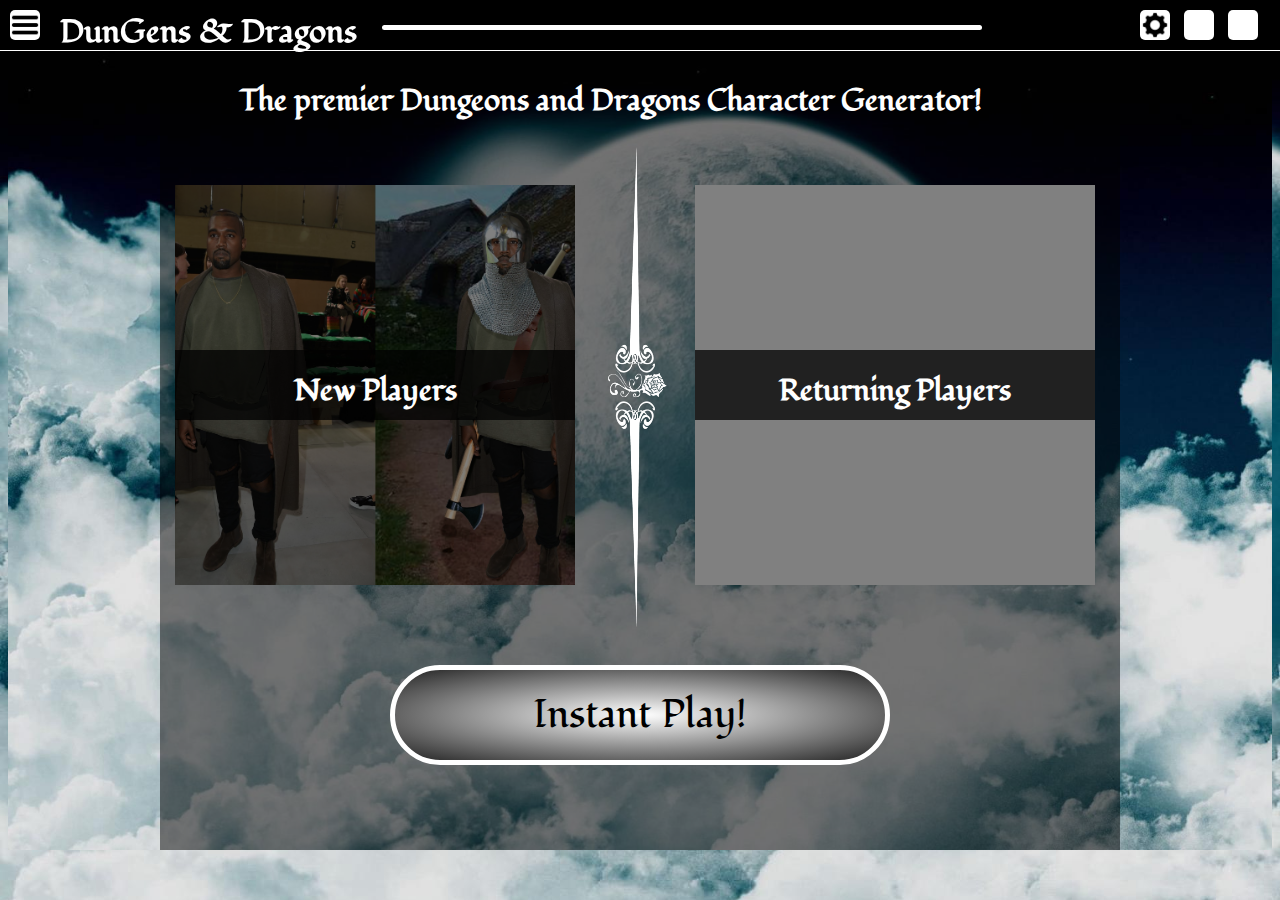
==== home/index.html @ 5148bb97 "Merge pull request #34 from Loaye/features/stretch/character-pictures" ====
<!DOCTYPE html>
<html>
  <head>
    <meta charset="utf-8">
    <title>DunGens &amp Dragons | Home</title>
    <link href="https://fonts.googleapis.com/css?family=Fondamento" rel="stylesheet">
    <link rel="stylesheet" href="../master.css">
    <link rel="stylesheet" href="style.css">
  </head>
  <body>
    <header>
      <div>
        <div class="header menu">
          <img src="../img/menu.png" alt="">
        </div>
        <h1>DunGens &amp Dragons</h1>
        <div class="header border">
        </div>
        <ul>
          <li class="header list">
            <img src="../img/gear.png" alt="">
            <form class="login">
              <input type="text" name="user" placeholder="Enter User Name" required>
              <input type="text" name="password" placeholder="Ente Password" required="password">
              <button type="submit" name="button">Log In</button>
            </form>
          </li>
          <li class="header list"></li>
          <li class="header list"></li>
        </ul>
      </div>
    </header>
    <main>
      <section class="hidden master">
        <div class="hidden dropdown">
          <a href="../home/index.html"><p>Home</p></a>
        </div>
        <div class="hidden dropdown">
          <p>About Us</p>
        </div>
        <div class="hidden dropdown">
          <p>Contact Us</p>
        </div>
        <div class="hidden dropdown">
          <a href="https://www.paypal.com/us/home"><p>Donate/ Give Money</p></a>
        </div>
      </section>
      <section class="main master">
        <h2>The premier Dungeons and Dragons Character Generator!</h2>

        <div class="main option">
          <a href="../quiz/quiz.html"><div id="noob">
            <div>
              <h3>New Players</h3>
            </div>
          </div></a>
        </div>

        <img class="divider" src="../img/border.png">

        <div class="main option">
          <a href="../form/form.html"><div id="pro">
            <div>
              <h3>Returning Players</h3>
            </div>
          </div></a>
        </div>
        <a  href="../form/form.html"><button id="instant" type="submit" name="instant">Instant Play!</button></a>
      </section>

    </main>
    <footer>

    </footer>
    <script src="../constructor-info.js"></script>
    <script src="../constructor.js"></script>
    <script src="ran-gen.js"></script>
    <script src="app.js">
    </script>
  </body>
</html>
---- master.css ----
li {
  list-style: none;
}

body {
  background: black url('img/moon.jpg');
}

header {
  background: black;
  width: 100%;
  height: 50px;
  position: fixed;
  top: 0;
  left: 0;
  border-bottom: 1px solid white;
}

a{
  text-decoration: none;
}

.menu {
  float: left;
  height: 30px;
  left: 30px;
  margin-top: 10px;
  margin-left: 10px;
  border-radius: 5px;
}

.menu>img {
  height: 30px;
  width: 30px;
  cursor: pointer;
}

header>div>h1 {
  height: 50px;
  float: left;
  margin-top: 10px;
  margin-left: 20px;
  color: white;
  font-family: 'Fondamento', cursive;
}

.header.border {
  float: left;
  margin-top: 25px;
  margin-left: 25px;
  height: 5px;
  width: 600px;
  border-radius: 5px;
}

header>div>ul {
  float: right;
  height: 50px;
  width: 150px;
  margin: 0px;
  padding: 0px;
}

header>div>ul>li {
  margin: 0px;
  padding: 0px;
  height: 30px;
  width: 30px;
  display: inline-block;
  margin-top: 10px;
  margin-left: 10px;
  border-radius: 5px;
}

header>div>ul>li>img {
  height: 30px;
  width: 30px;
}

.header {
  background: white;
}

.login {
  position: fixed;
  right: 0;
  margin-right: 20px;
  margin-top: 7px;
  height: 150px;
  width: 250px;
  background: black;
  outline: 1px solid white;
  display: none;
}

.login * {
  margin-left: 10px;
  margin-top: 20px;
}

.login input {
  width: 200px;
}

.login image {
  height: 100px;
  width: 100px;
}

.login button {
  width: 100px;
  height: 25px;
  border: 2px solid white;
  background: black;
  color: white;
  border-radius: 50px;
}

.login button:hover {
  background: white;
  color: black;
  cursor: pointer;
}


.hidden.master{
  position: fixed;
  left: 0;
  top: 0;
  margin-top: 51px;
  width: 200px;
  height: 800px;
  background: black;
  border-right: 2px solid white;
  display: none;
}

.hidden.dropdown {
  width: 200px;
  height: 50px;
  border-bottom: 1px solid black;
  cursor: pointer;
}

.hidden.dropdown p {
  height: 50px;
  margin: 0px;
  border: 0px;
  font-size: 20px;
  font-family: fantasy;
  color: white;
}

.hidden.dropdown:first-child{
  margin-top: 50px;
}

.hidden.dropdown:hover, .hidden.dropdown p:hover {
  background: white;
  color: black;
}

main {
  margin-top: 50px;
  background: url('../img/moon.jpg');
  background-size: cover;
}

.main.master {
  width: 960px;
  height: 800px;
  margin: auto;
  background: rgba(1, 1, 1, 0.5);
}
---- home/style.css ----
.main.master {
  width: 960px;
  height: 800px;
  margin: auto;
  background: rgba(1, 1, 1, 0.5);
}

.main>h2 {
  color: white;
  height: 30px;
  width: 800px;
  float: left;
  margin-left: 80px;
  margin-top: 30px;
  font-size: 30px;
  font-family: 'Fondamento', cursive;
}

.main.option {
  width: 400px;
  height: 400px;
  background: white;
  float:left;
  margin-top: 50px;
  margin-left: 15px;
}

.main.option> * {
  width: 400px;
  height: 400px;
}


#noob {
  background: url("../img/kanye.png");
  background-size: contain;
}

#pro {
  background: url("../img/HalfOrc_paladin.jpg");
  background-size: cover;
}

#noob> div, #pro> div {
  height: 400px;
  width: 400px;
  background: rgba(1, 1, 1, 0.5);
  cursor: pointer;
  transition: .35s all;
}

#noob>div>h3, #pro>div>h3 {
  float: left;
  margin: 0px;
  padding: 0px;
  height: 50px;
  width: 400px;
  color: white;
  background: rgba(1, 1, 1, 0.75);
  text-align: center;
  padding-top: 20px;
  margin-top: 165px;
  font-size: 30px;
  font-family: 'Fondamento', cursive;
  transition: .35s all;
}

#noob> div:hover, #pro> div:hover {
  background: none;
}

.main>:nth-child(2) {
}

.divider {
  height: 500px;
  width: 90px;
  float: left;
  margin-left: 15px;
  border-radius: 20px;
}

button[name="instant"] {
  float: left;
  margin-left: 230px;
  margin-top: 30px;
  color: white;
  background: radial-gradient(white, #222222);
  width: 500px;
  height: 100px;
  border:  5px solid white;
  border-radius: 50px;
  color: black;
  font-size: 40px;
  font-family: 'Fondamento', cursive;
}
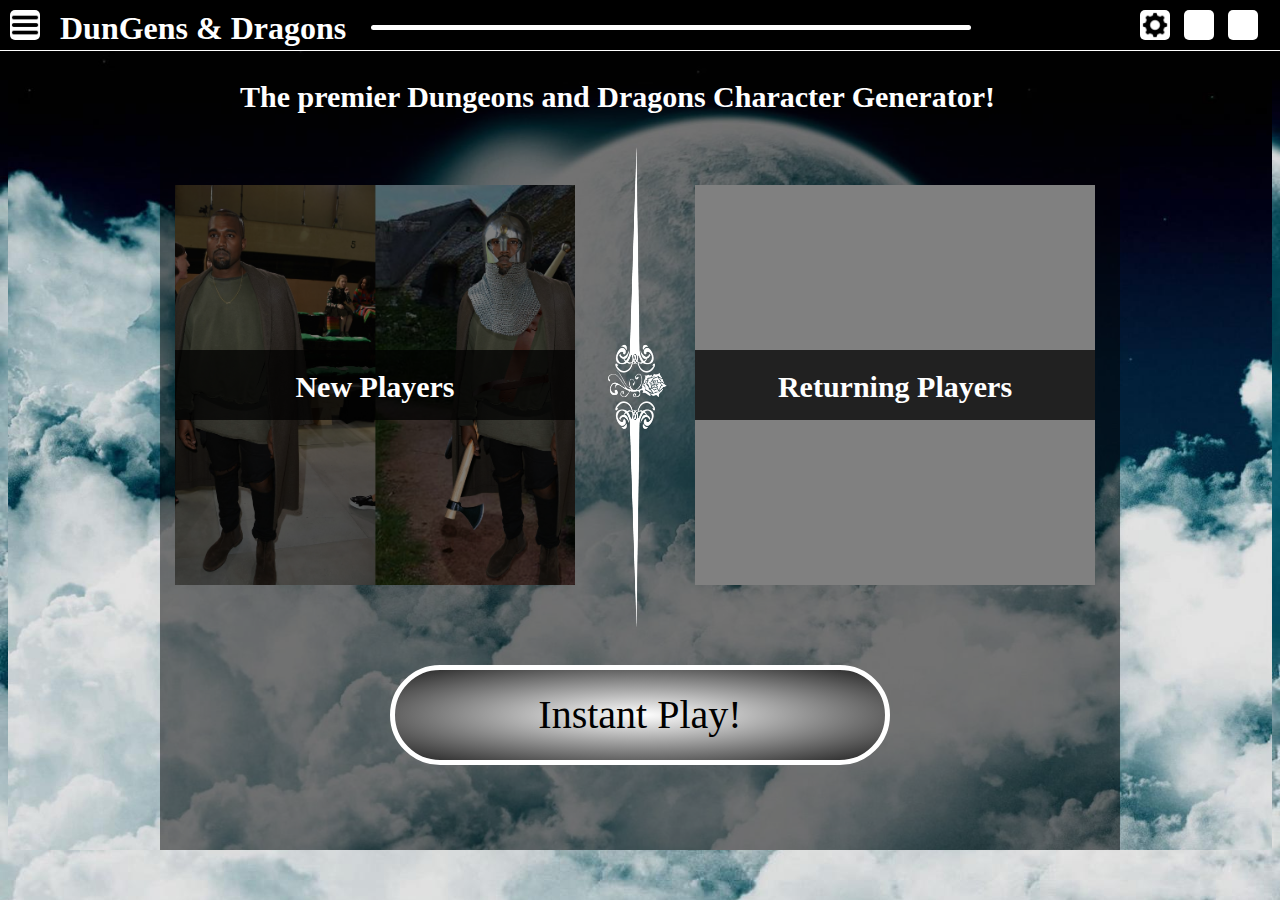
==== commit 2ce68ce5: "Added whitespacing and changed Paypal URL to my page :D" ====
--- a/home/index.html
+++ b/home/index.html
@@ -2,8 +2,7 @@
 <html>
   <head>
     <meta charset="utf-8">
-    <title>DunGens &amp Dragons | Home</title>
-    <link href="https://fonts.googleapis.com/css?family=Fondamento" rel="stylesheet">
+    <title>DunGens & Dragons | Home</title>
     <link rel="stylesheet" href="../master.css">
     <link rel="stylesheet" href="style.css">
   </head>
@@ -13,7 +12,7 @@
         <div class="header menu">
           <img src="../img/menu.png" alt="">
         </div>
-        <h1>DunGens &amp Dragons</h1>
+        <h1>DunGens & Dragons</h1>
         <div class="header border">
         </div>
         <ul>
@@ -23,6 +22,7 @@
               <input type="text" name="user" placeholder="Enter User Name" required>
               <input type="text" name="password" placeholder="Ente Password" required="password">
               <button type="submit" name="button">Log In</button>
+              <a href="../profile/profile.html"><button type="button" name="register">Register</button></a>
             </form>
           </li>
           <li class="header list"></li>
@@ -42,7 +42,7 @@
           <p>Contact Us</p>
         </div>
         <div class="hidden dropdown">
-          <a href="https://www.paypal.com/us/home"><p>Donate/ Give Money</p></a>
+          <a href="https://www.paypal.me/ejdelrio"><p>Donate/ Give Money</p></a>
         </div>
       </section>
       <section class="main master">
@@ -72,9 +72,11 @@
     <footer>
 
     </footer>
-    <script src="../constructor-info.js"></script>
+    <script src="../form/names.js"></script>
     <script src="../constructor.js"></script>
     <script src="ran-gen.js"></script>
+    <script src="../profile/login.js"></script>
+    <script src="../profile/profile.js"></script>
     <script src="app.js">
     </script>
   </body>
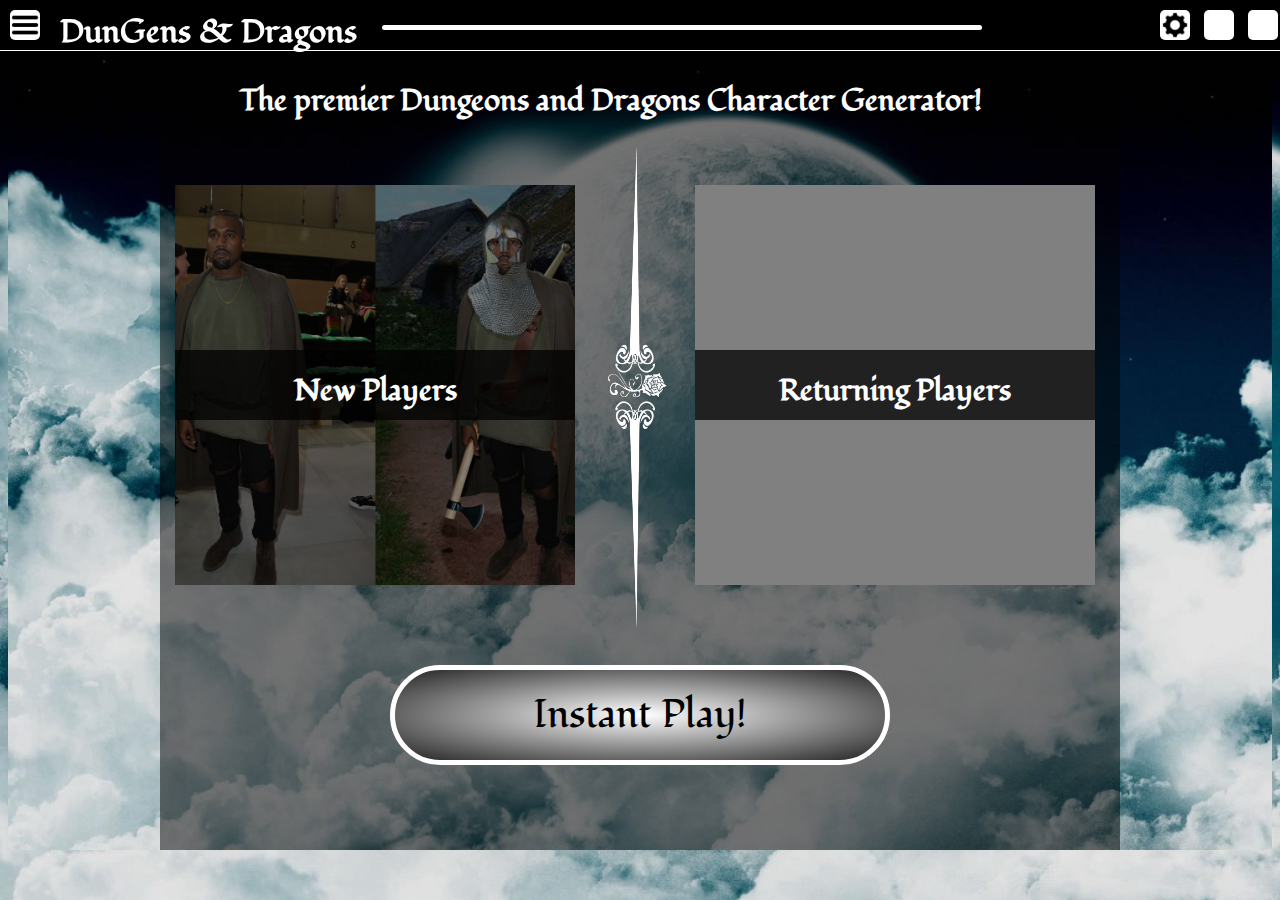
==== commit 661b0dfc: "intigrated alginment questionair" ====
--- a/home/index.html
+++ b/home/index.html
@@ -2,17 +2,18 @@
 <html>
   <head>
     <meta charset="utf-8">
-    <title>DunGens & Dragons | Home</title>
+    <title>DunGens &amp Dragons | Home</title>
+    <link href="https://fonts.googleapis.com/css?family=Fondamento" rel="stylesheet">
     <link rel="stylesheet" href="../master.css">
     <link rel="stylesheet" href="style.css">
   </head>
   <body>
     <header>
-      <div>
+      <div id="wrapper">
         <div class="header menu">
           <img src="../img/menu.png" alt="">
         </div>
-        <h1>DunGens & Dragons</h1>
+        <h1>DunGens &amp Dragons</h1>
         <div class="header border">
         </div>
         <ul>
@@ -42,7 +43,7 @@
           <p>Contact Us</p>
         </div>
         <div class="hidden dropdown">
-          <a href="https://www.paypal.me/ejdelrio"><p>Donate/ Give Money</p></a>
+          <a href="https://www.paypal.com/us/home"><p>Donate/ Give Money</p></a>
         </div>
       </section>
       <section class="main master">
@@ -72,7 +73,7 @@
     <footer>
 
     </footer>
-    <script src="../form/names.js"></script>
+    <script src="../constructor-info.js"></script>
     <script src="../constructor.js"></script>
     <script src="ran-gen.js"></script>
     <script src="../profile/login.js"></script>
--- a/master.css
+++ b/master.css
@@ -14,6 +14,11 @@
   top: 0;
   left: 0;
   border-bottom: 1px solid white;
+}
+
+#wrapper{
+  width:1300px;
+  margin:0 auto;
 }
 
 a{
@@ -147,7 +152,7 @@
   margin: 0px;
   border: 0px;
   font-size: 20px;
-  font-family: fantasy;
+  font-family: 'Fondamento', cursive;
   color: white;
 }
 
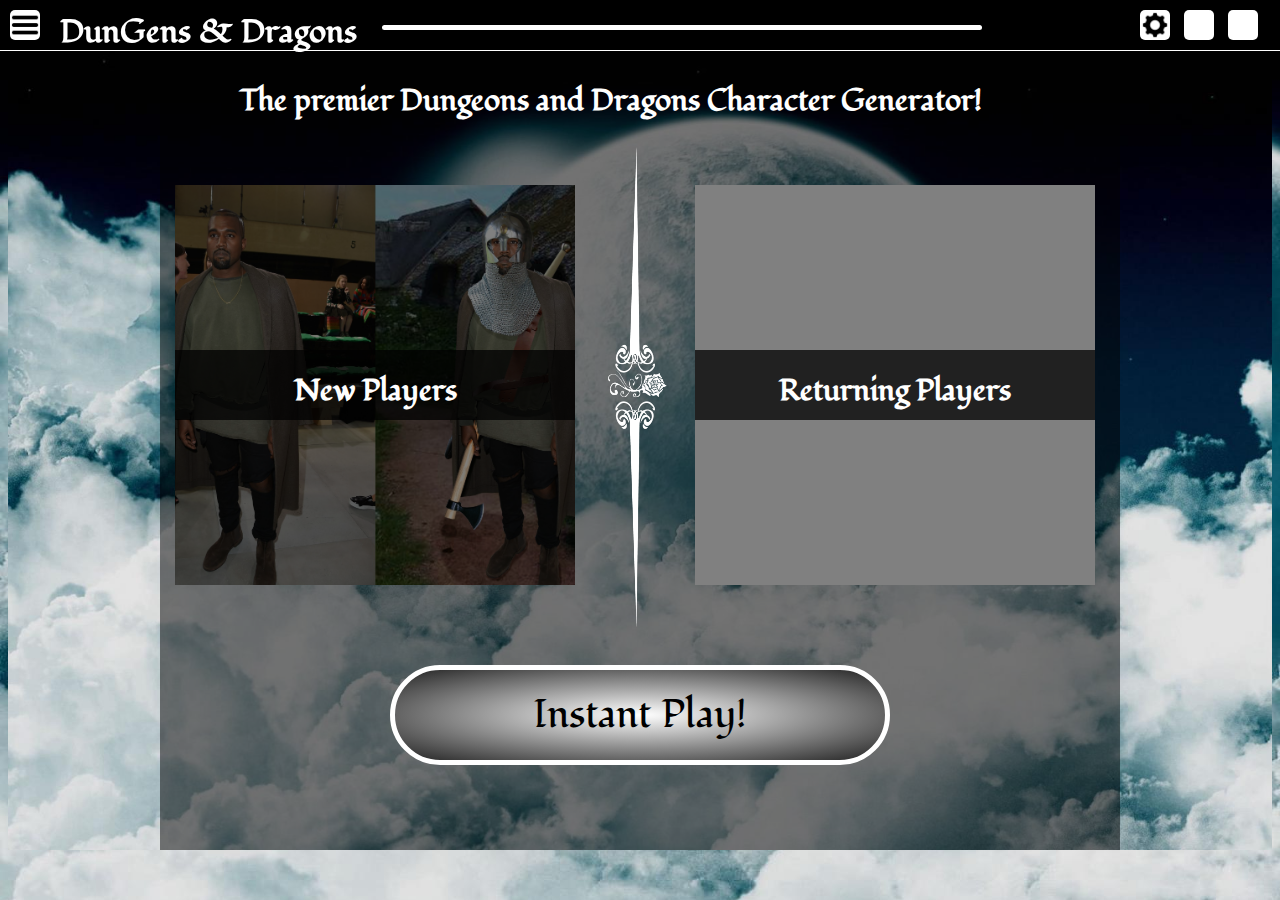
==== commit c51f26b4: "Merge branch 'master' into features_description_integration" ====
--- a/home/index.html
+++ b/home/index.html
@@ -9,7 +9,7 @@
   </head>
   <body>
     <header>
-      <div id="wrapper">
+      <div>
         <div class="header menu">
           <img src="../img/menu.png" alt="">
         </div>
@@ -21,7 +21,7 @@
             <img src="../img/gear.png" alt="">
             <form class="login">
               <input type="text" name="user" placeholder="Enter User Name" required>
-              <input type="text" name="password" placeholder="Ente Password" required="password">
+              <input type="text" name="password" placeholder="Enter Password" required="password">
               <button type="submit" name="button">Log In</button>
               <a href="../profile/profile.html"><button type="button" name="register">Register</button></a>
             </form>
@@ -33,18 +33,23 @@
     </header>
     <main>
       <section class="hidden master">
+
         <div class="hidden dropdown">
           <a href="../home/index.html"><p>Home</p></a>
         </div>
+
         <div class="hidden dropdown">
           <p>About Us</p>
         </div>
+
         <div class="hidden dropdown">
-          <p>Contact Us</p>
+          <a href="mailto:edwinjdelrio@gmail.com"><p>Contact Us</p></a>
         </div>
+
         <div class="hidden dropdown">
-          <a href="https://www.paypal.com/us/home"><p>Donate/ Give Money</p></a>
+          <a href="https://www.paypal.me/ejdelrio"><p>Donate/ Give Money</p></a>
         </div>
+
       </section>
       <section class="main master">
         <h2>The premier Dungeons and Dragons Character Generator!</h2>
--- a/master.css
+++ b/master.css
@@ -14,11 +14,6 @@
   top: 0;
   left: 0;
   border-bottom: 1px solid white;
-}
-
-#wrapper{
-  width:1300px;
-  margin:0 auto;
 }
 
 a{
@@ -152,7 +147,7 @@
   margin: 0px;
   border: 0px;
   font-size: 20px;
-  font-family: 'Fondamento', cursive;
+  font-family: fantasy;
   color: white;
 }
 
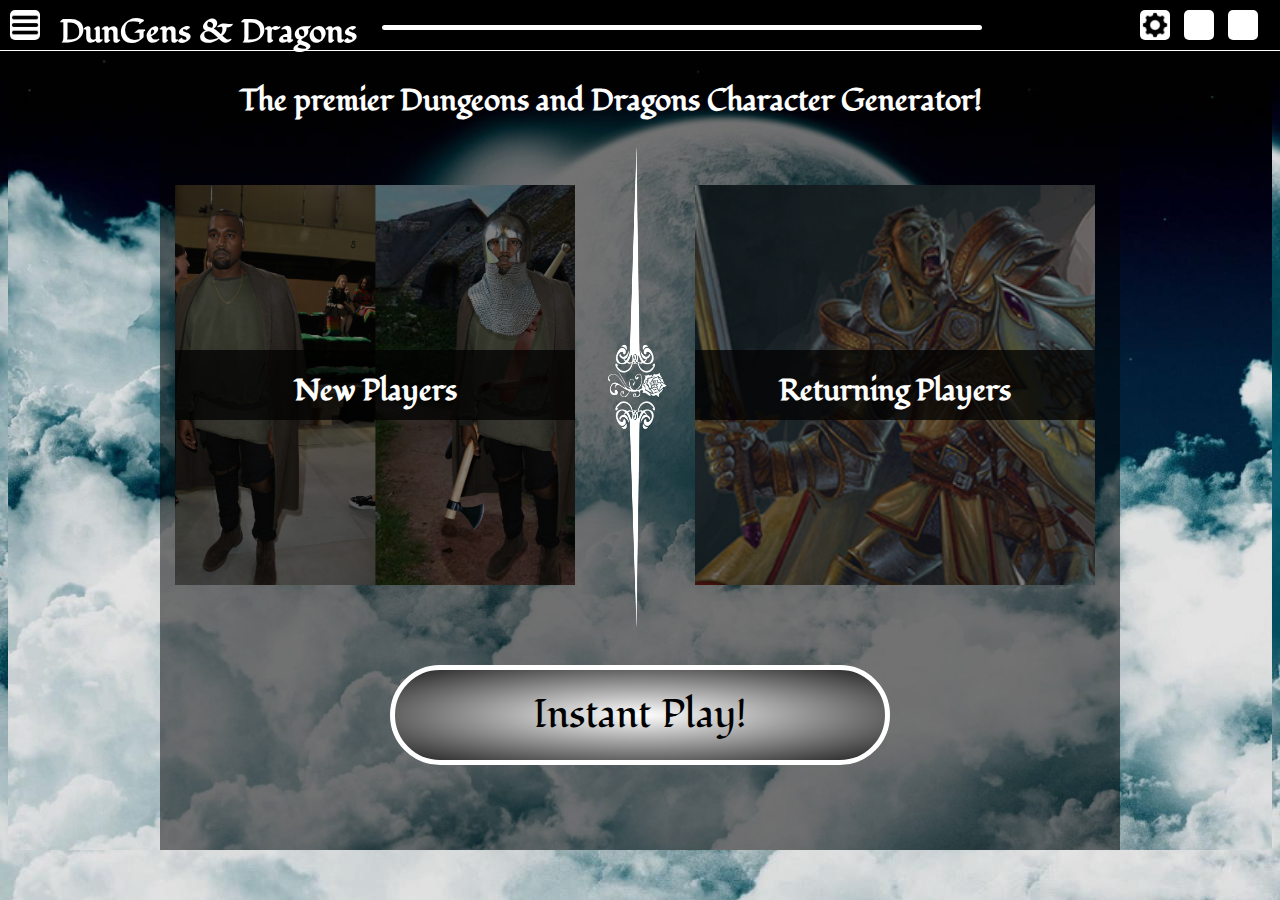
==== commit b8b7417e: "fixed pro img pathway" ====
--- a/home/index.html
+++ b/home/index.html
@@ -9,7 +9,7 @@
   </head>
   <body>
     <header>
-      <div>
+      <div id="wrapper">
         <div class="header menu">
           <img src="../img/menu.png" alt="">
         </div>
@@ -21,7 +21,7 @@
             <img src="../img/gear.png" alt="">
             <form class="login">
               <input type="text" name="user" placeholder="Enter User Name" required>
-              <input type="text" name="password" placeholder="Enter Password" required="password">
+              <input type="text" name="password" placeholder="Ente Password" required="password">
               <button type="submit" name="button">Log In</button>
               <a href="../profile/profile.html"><button type="button" name="register">Register</button></a>
             </form>
@@ -33,23 +33,18 @@
     </header>
     <main>
       <section class="hidden master">
-
         <div class="hidden dropdown">
           <a href="../home/index.html"><p>Home</p></a>
         </div>
-
         <div class="hidden dropdown">
           <p>About Us</p>
         </div>
-
         <div class="hidden dropdown">
-          <a href="mailto:edwinjdelrio@gmail.com"><p>Contact Us</p></a>
+          <p>Contact Us</p>
         </div>
-
         <div class="hidden dropdown">
-          <a href="https://www.paypal.me/ejdelrio"><p>Donate/ Give Money</p></a>
+          <a href="https://www.paypal.com/us/home"><p>Donate/ Give Money</p></a>
         </div>
-
       </section>
       <section class="main master">
         <h2>The premier Dungeons and Dragons Character Generator!</h2>
--- a/home/style.css
+++ b/home/style.css
@@ -37,7 +37,7 @@
 }
 
 #pro {
-  background: url("../img/HalfOrc_paladin.jpg");
+  background: url("../img/HalfOrc_Paladin.jpg");
   background-size: cover;
 }
 
